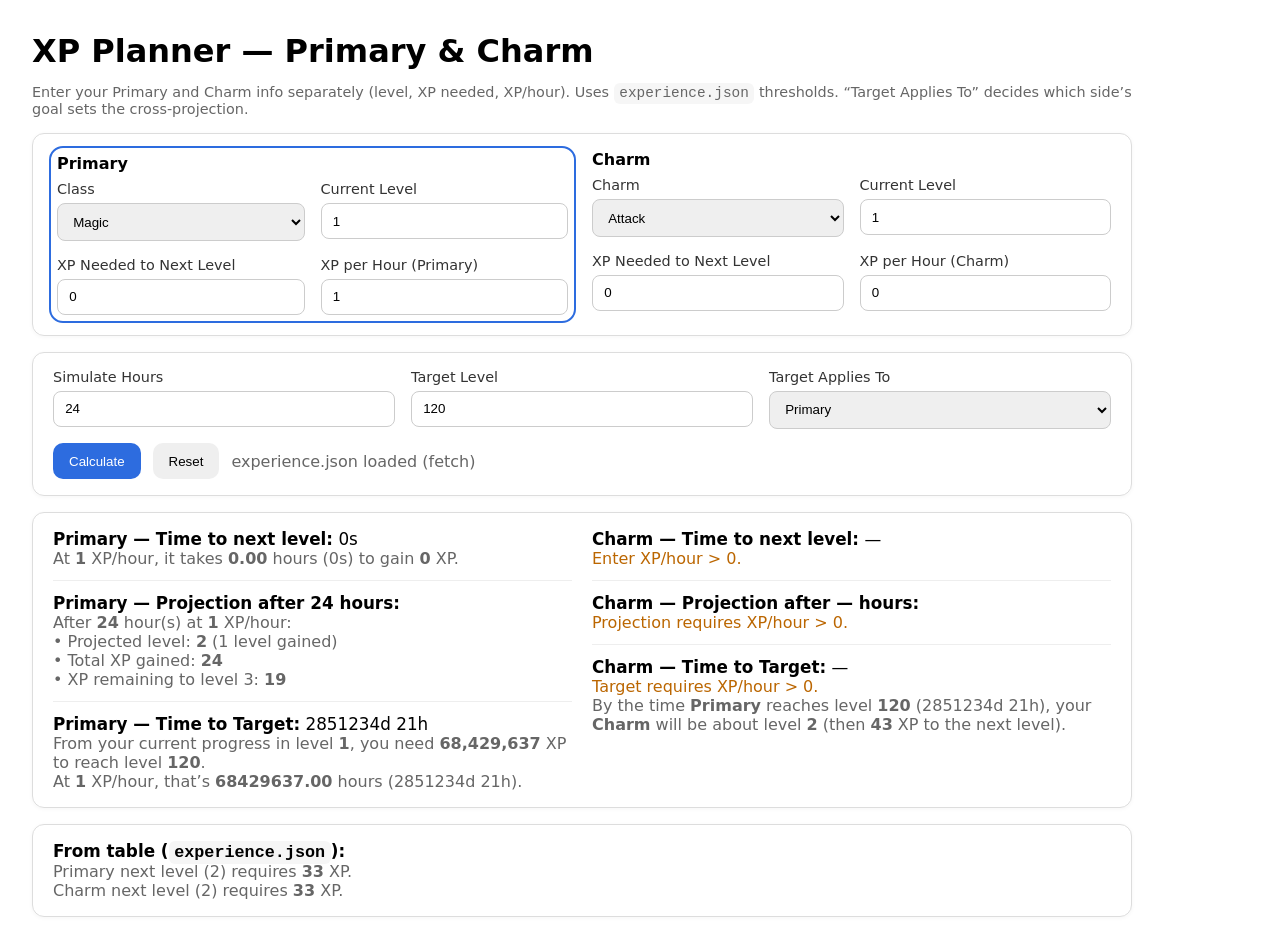
==== index.html @ 93f11ef0 "Update print statement from 'Hello' to 'Goodbye'" ====
<!doctype html>
<html lang="en">
<head>
  <meta charset="utf-8" />
  <title>XP Planner — Primary & Charm (Target-Aware)</title>
  <meta name="viewport" content="width=device-width, initial-scale=1" />
  <style>
    :root { font-family: system-ui, Segoe UI, Roboto, Helvetica, Arial, sans-serif; }
    * { box-sizing: border-box; }
    body { margin: 2rem; max-width: 1100px; }
    h1 { margin: 0 0 .5rem 0; }
    .muted { color:#666; }
    .small { font-size:.9rem; }
    .card { border:1px solid #ddd; border-radius:12px; padding:1rem 1.25rem; box-shadow:0 1px 4px rgba(0,0,0,.04); margin-top:1rem; }
    .grid { display:grid; gap:1rem; grid-template-columns: repeat(auto-fit, minmax(240px, 1fr)); }
    label { display:block; font-size:.9rem; margin-bottom:.35rem; color:#333; }
    input, select { width:100%; padding:.6rem .7rem; border:1px solid #ccc; border-radius:8px; display:block; }
    button { padding:.65rem 1rem; border-radius:10px; border:0; cursor:pointer; }
    .primary-btn { background:#2d6cdf; color:#fff; }
    .row { display:flex; gap:.75rem; align-items:center; flex-wrap:wrap; }
    .out  { font-size:1.05rem; }
    .err  { color:#c33; }
    .warn { color:#b60; }
    .good { color:#0b7; }
    code  { background:#f6f6f6; padding:.15rem .35rem; border-radius:6px; }
    .banner { background:#fff8e1; border:1px solid #f0d98a; border-radius:10px; padding:.75rem 1rem; display:none; margin-top:1rem; }
    .two-col { display:grid; gap:1.25rem; grid-template-columns:1fr; }
    @media (min-width: 900px) { .two-col { grid-template-columns:1fr 1fr; } }
    .section-title { font-weight:600; margin-bottom:.5rem; }
    .panel-focus { outline:2px solid #2d6cdf; outline-offset:2px; border-radius:10px; padding:.25rem; }
    hr { border:0; border-top:1px solid #eee; margin:.75rem 0; }
  </style>
</head>
<body>
  <h1>XP Planner — Primary & Charm</h1>
  <p class="muted small">
    Enter your Primary and Charm info separately (level, XP needed, XP/hour). Uses <code>experience.json</code> thresholds.
    “Target Applies To” decides which side’s goal sets the cross-projection.
  </p>

  <!-- CORS-safe local file fallback -->
  <div id="fileBanner" class="banner">
    <strong>Local file mode:</strong> Your browser blocked <code>fetch()</code> for <code>experience.json</code>.  
    Choose the file manually: <input id="fileInput" type="file" accept="application/json,.json" />
    <span id="fileStatus" class="muted" style="margin-left:.5rem;"></span>
  </div>

  <!-- Primary / Charm inputs -->
  <div class="card two-col">
    <div id="primaryPanel">
      <div class="section-title">Primary</div>
      <div class="grid">
        <div>
          <label for="primaryType">Class</label>
          <select id="primaryType">
            <option>Magic</option>
            <option>Melee</option>
            <option>Range</option>
          </select>
        </div>
        <div>
          <label for="primaryLevel">Current Level</label>
          <input id="primaryLevel" type="number" min="1" step="1" value="1" />
        </div>
        <div>
          <label for="primaryRemaining">XP Needed to Next Level</label>
          <input id="primaryRemaining" type="number" min="0" step="1" value="0" />
        </div>
        <div>
          <label for="primaryRate">XP per Hour (Primary)</label>
          <input id="primaryRate" type="number" min="0" step="1" value="1" />
        </div>
      </div>
    </div>

    <div id="charmPanel">
      <div class="section-title">Charm</div>
      <div class="grid">
        <div>
          <label for="charmType">Charm</label>
          <select id="charmType">
            <option>Attack</option>
            <option>Defense</option>
            <option>Intelligence</option>
            <option>Stamina</option>
          </select>
        </div>
        <div>
          <label for="charmLevel">Current Level</label>
          <input id="charmLevel" type="number" min="1" step="1" value="1" />
        </div>
        <div>
          <label for="charmRemaining">XP Needed to Next Level</label>
          <input id="charmRemaining" type="number" min="0" step="1" value="0" />
        </div>
        <div>
          <label for="charmRate">XP per Hour (Charm)</label>
          <input id="charmRate" type="number" min="0" step="1" value="0" />
        </div>
      </div>
    </div>
  </div>

  <!-- Global controls -->
  <div class="card">
    <div class="grid">
      <div>
        <label for="simHours">Simulate Hours</label>
        <input id="simHours" type="number" min="0" step="0.1" value="24" />
      </div>
      <div>
        <label for="targetLevel">Target Level</label>
        <input id="targetLevel" type="number" min="1" step="1" value="120" />
      </div>
      <div>
        <label for="targetApplies">Target Applies To</label>
        <select id="targetApplies">
          <option value="primary" selected>Primary</option>
          <option value="charm">Charm</option>
        </select>
      </div>
    </div>
    <div class="row" style="margin-top:.9rem;">
      <button class="primary-btn" id="calcBtn">Calculate</button>
      <button id="resetBtn">Reset</button>
      <span id="status" class="muted"></span>
    </div>
  </div>

  <!-- Outputs -->
  <div class="card two-col">
    <div>
      <div class="out"><strong>Primary — Time to next level:</strong> <span id="p_timeNext">—</span></div>
      <div class="muted" id="p_details">Enter Primary rate and remaining XP.</div>
      <hr/>
      <div class="out"><strong>Primary — Projection after <span id="p_hoursEcho">—</span> hours:</strong></div>
      <div class="muted" id="p_projection">Enter hours and click Calculate.</div>
      <hr/>
      <div class="out"><strong>Primary — Time to Target:</strong> <span id="p_timeTarget">—</span></div>
      <div class="muted" id="p_targetDetails">Set Target Level and click Calculate.</div>
      <div class="muted" id="p_crossNote"></div>
    </div>
    <div>
      <div class="out"><strong>Charm — Time to next level:</strong> <span id="c_timeNext">—</span></div>
      <div class="muted" id="c_details">Enter Charm rate and remaining XP.</div>
      <hr/>
      <div class="out"><strong>Charm — Projection after <span id="c_hoursEcho">—</span> hours:</strong></div>
      <div class="muted" id="c_projection">Enter hours and click Calculate.</div>
      <hr/>
      <div class="out"><strong>Charm — Time to Target:</strong> <span id="c_timeTarget">—</span></div>
      <div class="muted" id="c_targetDetails">Set Target Level and click Calculate.</div>
      <div class="muted" id="c_crossNote"></div>
    </div>
  </div>

  <div class="card">
    <div class="out"><strong>From table (<code>experience.json</code>):</strong></div>
    <div class="muted" id="tableInfo">Waiting for file load…</div>
  </div>

  <script>
    const els = {
      // primary
      primaryType: document.getElementById('primaryType'),
      primaryLevel: document.getElementById('primaryLevel'),
      primaryRemaining: document.getElementById('primaryRemaining'),
      primaryRate: document.getElementById('primaryRate'),
      // charm
      charmType: document.getElementById('charmType'),
      charmLevel: document.getElementById('charmLevel'),
      charmRemaining: document.getElementById('charmRemaining'),
      charmRate: document.getElementById('charmRate'),
      // global
      simHours: document.getElementById('simHours'),
      targetLevel: document.getElementById('targetLevel'),
      targetApplies: document.getElementById('targetApplies'),
      calcBtn: document.getElementById('calcBtn'),
      resetBtn: document.getElementById('resetBtn'),
      status: document.getElementById('status'),
      tableInfo: document.getElementById('tableInfo'),
      // outputs — primary
      p_timeNext: document.getElementById('p_timeNext'),
      p_details: document.getElementById('p_details'),
      p_projection: document.getElementById('p_projection'),
      p_hoursEcho: document.getElementById('p_hoursEcho'),
      p_timeTarget: document.getElementById('p_timeTarget'),
      p_targetDetails: document.getElementById('p_targetDetails'),
      p_crossNote: document.getElementById('p_crossNote'),
      primaryPanel: document.getElementById('primaryPanel'),
      // outputs — charm
      c_timeNext: document.getElementById('c_timeNext'),
      c_details: document.getElementById('c_details'),
      c_projection: document.getElementById('c_projection'),
      c_hoursEcho: document.getElementById('c_hoursEcho'),
      c_timeTarget: document.getElementById('c_timeTarget'),
      c_targetDetails: document.getElementById('c_targetDetails'),
      c_crossNote: document.getElementById('c_crossNote'),
      charmPanel: document.getElementById('charmPanel'),
      // file
      fileBanner: document.getElementById('fileBanner'),
      fileInput: document.getElementById('fileInput'),
      fileStatus: document.getElementById('fileStatus'),
    };

    let xpTable = null;
    let sortedLevels = [];

    // ---- Load experience.json (with local-file fallback) ----
    function setTable(data, source='fetch') {
      xpTable = data;
      sortedLevels = Object.keys(xpTable).map(k => parseInt(k,10)).filter(Number.isInteger).sort((a,b)=>a-b);
      els.status.textContent = `experience.json loaded (${source})`;
      els.tableInfo.textContent = 'Enter values above to see per-level deltas.';
    }
    fetch('experience.json')
      .then(r => { if (!r.ok) throw new Error('HTTP ' + r.status); return r.json(); })
      .then(data => setTable(data, 'fetch'))
      .catch(() => {
        els.fileBanner.style.display = 'block';
        els.fileStatus.textContent = 'Choose your experience.json to load it locally.';
      });
    els.fileInput?.addEventListener('change', e => {
      const file = e.target.files?.[0]; if (!file) return;
      const reader = new FileReader();
      reader.onload = () => {
        try { setTable(JSON.parse(reader.result), 'file'); els.fileStatus.textContent = `Loaded: ${file.name}`; }
        catch(err){ els.fileStatus.textContent = `Invalid JSON: ${err.message}`; }
      };
      reader.onerror = () => els.fileStatus.textContent = 'Failed to read file.';
      reader.readAsText(file);
    });

    // ---- Helpers ----
    function formatDuration(hoursFloat) {
      if (!isFinite(hoursFloat) || hoursFloat < 0) return '—';
      const totalSeconds = Math.round(hoursFloat * 3600);
      const d = Math.floor(totalSeconds / 86400);
      const h = Math.floor((totalSeconds % 86400) / 3600);
      const m = Math.floor((totalSeconds % 3600) / 60);
      const s = totalSeconds % 60;
      const parts = [];
      if (d) parts.push(d + 'd');
      if (h) parts.push(h + 'h');
      if (m) parts.push(m + 'm');
      if (s || parts.length === 0) parts.push(s + 's');
      return parts.join(' ');
    }
    const req = lvl => xpTable?.[String(lvl)];
    function delta(lvl){
      const a = req(lvl), b = req(lvl+1);
      if (typeof a !== 'number' || typeof b !== 'number') return null;
      return Math.max(0, b - a);
    }
    function currentTotalXP(level, remaining) {
      const d = delta(level);
      const base = req(level);
      if (typeof base !== 'number' || d == null) return null;
      const progress = Math.max(0, d - remaining);
      return base + progress;
    }
    function findLevelForTotalXP(totalXP) {
      if (!xpTable || !sortedLevels.length) return null;
      let lo=0, hi=sortedLevels.length-1, ans=sortedLevels[0];
      while (lo<=hi) {
        const mid=(lo+hi)>>1, lvl=sortedLevels[mid], need=req(lvl);
        if (need<=totalXP){ ans=lvl; lo=mid+1; } else { hi=mid-1; }
      }
      return ans;
    }
    function projectAfterHours(level, remaining, rate, hours) {
      const cur = currentTotalXP(level, remaining);
      if (cur == null) return null;
      const gained = Math.max(0, rate) * Math.max(0, hours);
      const tot = cur + gained;
      const pl = findLevelForTotalXP(tot);
      if (pl == null) return null;
      const nextReq = req(pl + 1);
      const remToNext = (typeof nextReq === 'number') ? Math.max(0, Math.ceil(nextReq - tot)) : null;
      return { projectedLevel: pl, totalXP: tot, remainingToNext: remToNext, gained };
    }
    function hoursToTarget(level, remaining, rate, targetLevel) {
      const cur = currentTotalXP(level, remaining);
      const targetTotal = req(targetLevel);
      if (cur == null || typeof targetTotal !== 'number' || rate <= 0) return null;
      const xpNeeded = Math.max(0, targetTotal - cur);
      return { hours: xpNeeded / rate, xpNeeded };
    }

    // ---- Side calculators (Primary/Charm) ----
    function calcSide(side) {
      const isP = side === 'p';
      const level = parseInt(isP ? els.primaryLevel.value : els.charmLevel.value, 10);
      const remaining = parseFloat(isP ? els.primaryRemaining.value : els.charmRemaining.value);
      const rate = parseFloat(isP ? els.primaryRate.value : els.charmRate.value);
      const simHrs = parseFloat(els.simHours.value);

      const outTimeNext = isP ? els.p_timeNext : els.c_timeNext;
      const details = isP ? els.p_details : els.c_details;
      const proj = isP ? els.p_projection : els.c_projection;
      const hoursEcho = isP ? els.p_hoursEcho : els.c_hoursEcho;
      const timeTarget = isP ? els.p_timeTarget : els.c_timeTarget;
      const targetDetails = isP ? els.p_targetDetails : els.c_targetDetails;

      // Validation
      if (!Number.isInteger(level) || level < 1) {
        outTimeNext.textContent = '—';
        details.innerHTML = '<span class="err">Enter a valid level (>= 1).</span>';
        proj.innerHTML = '<span class="warn">Projection requires a valid level.</span>';
        timeTarget.textContent = '—';
        targetDetails.innerHTML = '<span class="warn">Target requires a valid level.</span>';
        return { ok:false };
      }
      if (!isFinite(remaining) || remaining < 0) {
        outTimeNext.textContent = '—';
        details.innerHTML = '<span class="err">Enter a non-negative “XP Needed”.</span>';
        proj.innerHTML = '<span class="warn">Projection requires a valid “XP Needed”.</span>';
        timeTarget.textContent = '—';
        targetDetails.innerHTML = '<span class="warn">Target requires a valid “XP Needed”.</span>';
        return { ok:false };
      }
      if (!isFinite(rate) || rate <= 0) {
        outTimeNext.textContent = '—';
        details.innerHTML = '<span class="warn">Enter XP/hour > 0.</span>';
        proj.innerHTML = '<span class="warn">Projection requires XP/hour > 0.</span>';
        timeTarget.textContent = '—';
        targetDetails.innerHTML = '<span class="warn">Target requires XP/hour > 0.</span>';
        return { ok:false };
      }

      // Time to next
      const hNext = remaining / rate;
      outTimeNext.textContent = formatDuration(hNext);
      details.innerHTML = `
        At <strong>${rate.toLocaleString()}</strong> XP/hour, it takes
        <strong>${hNext.toFixed(2)}</strong> hours (${formatDuration(hNext)})
        to gain <strong>${remaining.toLocaleString()}</strong> XP.
      `;

      if (!xpTable || delta(level) == null) {
        proj.innerHTML = '<span class="warn">Projection requires experience.json with contiguous levels.</span>';
        timeTarget.textContent = '—';
        targetDetails.innerHTML = '<span class="warn">Target requires experience.json.</span>';
        return { ok:false };
      }

      // Projection after N hours
      hoursEcho.textContent = (isFinite(simHrs) && simHrs >= 0) ? simHrs : '—';
      if (isFinite(simHrs) && simHrs >= 0) {
        const p = projectAfterHours(level, remaining, rate, simHrs);
        if (!p) {
          proj.innerHTML = '<span class="err">Could not project (table missing).</span>';
        } else {
          const { projectedLevel, gained, remainingToNext } = p;
          const levelsGained = Math.max(0, projectedLevel - level);
          proj.innerHTML = `
            After <strong>${simHrs}</strong> hour(s) at <strong>${rate.toLocaleString()}</strong> XP/hour:<br/>
            • Projected level: <strong>${projectedLevel}</strong> (${levelsGained} level${levelsGained === 1 ? '' : 's'} gained)<br/>
            • Total XP gained: <strong>${Math.round(gained).toLocaleString()}</strong><br/>
            ${remainingToNext != null
              ? `• XP remaining to level ${projectedLevel + 1}: <strong>${remainingToNext.toLocaleString()}</strong>`
              : '• You are at or beyond the highest level in the table.'}
          `;
        }
      } else {
        proj.innerHTML = '<span class="warn">Enter a non-negative number of hours to simulate.</span>';
      }

      // Own time-to-target (not cross)
      const target = parseInt(els.targetLevel.value, 10);
      const h2t = Number.isInteger(target) ? hoursToTarget(level, remaining, rate, target) : null;
      if (!Number.isInteger(target)) {
        timeTarget.textContent = '—';
        targetDetails.innerHTML = '<span class="warn">Enter a target level.</span>';
      } else if (!h2t) {
        timeTarget.textContent = '—';
        if (target <= level) {
          targetDetails.innerHTML = `Already level <strong>${level}</strong> (target: ${target}).`;
        } else {
          targetDetails.innerHTML = '<span class="warn">Cannot compute time to target (check table & XP/hour).</span>';
        }
      } else {
        timeTarget.textContent = formatDuration(h2t.hours);
        targetDetails.innerHTML = `
          From your current progress in level <strong>${level}</strong>, you need
          <strong>${h2t.xpNeeded.toLocaleString()}</strong> XP to reach level <strong>${target}</strong>.<br/>
          At <strong>${rate.toLocaleString()}</strong> XP/hour, that’s
          <strong>${h2t.hours.toFixed(2)}</strong> hours (${formatDuration(h2t.hours)}).
        `;
      }

      return { ok:true, level, remaining, rate, hNext, h2t };
    }

    function calculate() {
      // Cleanup focus outlines
      els.primaryPanel.classList.remove('panel-focus');
      els.charmPanel.classList.remove('panel-focus');
      els.p_crossNote.textContent = '';
      els.c_crossNote.textContent = '';

      // Quick per-level deltas summary
      if (xpTable) {
        const pl = parseInt(els.primaryLevel.value, 10);
        const cl = parseInt(els.charmLevel.value, 10);
        const pd = Number.isInteger(pl) ? delta(pl) : null;
        const cd = Number.isInteger(cl) ? delta(cl) : null;
        let html = '';
        if (Number.isInteger(pl) && pd != null) {
          html += `Primary next level (${pl+1}) requires <strong>${pd.toLocaleString()}</strong> XP.<br/>`;
        }
        if (Number.isInteger(cl) && cd != null) {
          html += `Charm next level (${cl+1}) requires <strong>${cd.toLocaleString()}</strong> XP.`;
        }
        els.tableInfo.innerHTML = html || 'Enter levels to see per-level deltas.';
      } else {
        els.tableInfo.textContent = 'experience.json not loaded.';
      }

      // Compute each side
      const P = calcSide('p');
      const C = calcSide('c');

      // Cross-target logic
      const applies = els.targetApplies.value; // 'primary' or 'charm'
      const target = parseInt(els.targetLevel.value, 10);

      if (!xpTable || !Number.isInteger(target)) {
        // nothing extra to do
      } else if (applies === 'primary' && P?.ok && P?.h2t?.hours != null) {
        // Primary’s goal sets the time; project Charm at those hours
        els.primaryPanel.classList.add('panel-focus');
        const hoursForPrimaryGoal = P.h2t.hours;
        const charmL = parseInt(els.charmLevel.value, 10);
        const charmRem = parseFloat(els.charmRemaining.value);
        const charmRate = parseFloat(els.charmRate.value);
        const projC = projectAfterHours(charmL, charmRem, charmRate, hoursForPrimaryGoal);
        if (projC) {
          const { projectedLevel, remainingToNext } = projC;
          els.c_crossNote.innerHTML =
            `By the time <strong>Primary</strong> reaches level <strong>${target}</strong> (${formatDuration(hoursForPrimaryGoal)}), ` +
            `your <strong>Charm</strong> will be about level <strong>${projectedLevel}</strong>` +
            (remainingToNext != null ? ` (then <strong>${remainingToNext.toLocaleString()}</strong> XP to the next level).` : '.');
        } else {
          els.c_crossNote.innerHTML = `<span class="warn">Couldn’t project Charm at Primary’s target time (check Charm inputs).</span>`;
        }
      } else if (applies === 'charm' && C?.ok && C?.h2t?.hours != null) {
        // Charm’s goal sets the time; project Primary at those hours
        els.charmPanel.classList.add('panel-focus');
        const hoursForCharmGoal = C.h2t.hours;
        const pL = parseInt(els.primaryLevel.value, 10);
        const pRem = parseFloat(els.primaryRemaining.value);
        const pRate = parseFloat(els.primaryRate.value);
        const projP = projectAfterHours(pL, pRem, pRate, hoursForCharmGoal);
        if (projP) {
          const { projectedLevel, remainingToNext } = projP;
          els.p_crossNote.innerHTML =
            `By the time <strong>Charm</strong> reaches level <strong>${target}</strong> (${formatDuration(hoursForCharmGoal)}), ` +
            `your <strong>Primary</strong> will be about level <strong>${projectedLevel}</strong>` +
            (remainingToNext != null ? ` (then <strong>${remainingToNext.toLocaleString()}</strong> XP to the next level).` : '.');
        } else {
          els.p_crossNote.innerHTML = `<span class="warn">Couldn’t project Primary at Charm’s target time (check Primary inputs).</span>`;
        }
      }
    }

    els.calcBtn.addEventListener('click', calculate);
    [
      'primaryLevel','primaryRemaining','primaryRate',
      'charmLevel','charmRemaining','charmRate',
      'simHours','targetLevel','targetApplies'
    ].forEach(id => document.getElementById(id).addEventListener('change', calculate));
    [
      'primaryLevel','primaryRemaining','primaryRate',
      'charmLevel','charmRemaining','charmRate',
      'simHours','targetLevel'
    ].forEach(id => document.getElementById(id).addEventListener('keydown', e => { if (e.key === 'Enter') calculate(); }));

    els.resetBtn.addEventListener('click', () => {
      els.primaryType.value = 'Magic';
      els.primaryLevel.value = 116;
      els.primaryRemaining.value = 207571;
      els.primaryRate.value = 44100;
      els.charmType.value = 'Stamina';
      els.charmLevel.value = 104;
      els.charmRemaining.value = 742054;
      els.charmRate.value = 106600;
      els.simHours.value = 24;
      els.targetLevel.value = 120;
      els.targetApplies.value = 'primary';
      [
        els.p_timeNext, els.c_timeNext, els.p_timeTarget, els.c_timeTarget
      ].forEach(el => el.textContent = '—');
      els.p_details.textContent = 'Enter Primary rate and remaining XP.';
      els.c_details.textContent = 'Enter Charm rate and remaining XP.';
      els.p_projection.textContent = 'Enter hours and click Calculate.';
      els.c_projection.textContent = 'Enter hours and click Calculate.';
      els.p_hoursEcho.textContent = '—';
      els.c_hoursEcho.textContent = '—';
      els.p_targetDetails.textContent = 'Set Target Level and click Calculate.';
      els.c_targetDetails.textContent = 'Set Target Level and click Calculate.';
      els.p_crossNote.textContent = '';
      els.c_crossNote.textContent = '';
      els.primaryPanel.classList.remove('panel-focus');
      els.charmPanel.classList.remove('panel-focus');
      els.tableInfo.textContent = 'Waiting for file load…';
    });

    // Calculate once after load
    window.addEventListener('load', () => setTimeout(calculate, 50));
  </script>
</body>
</html>
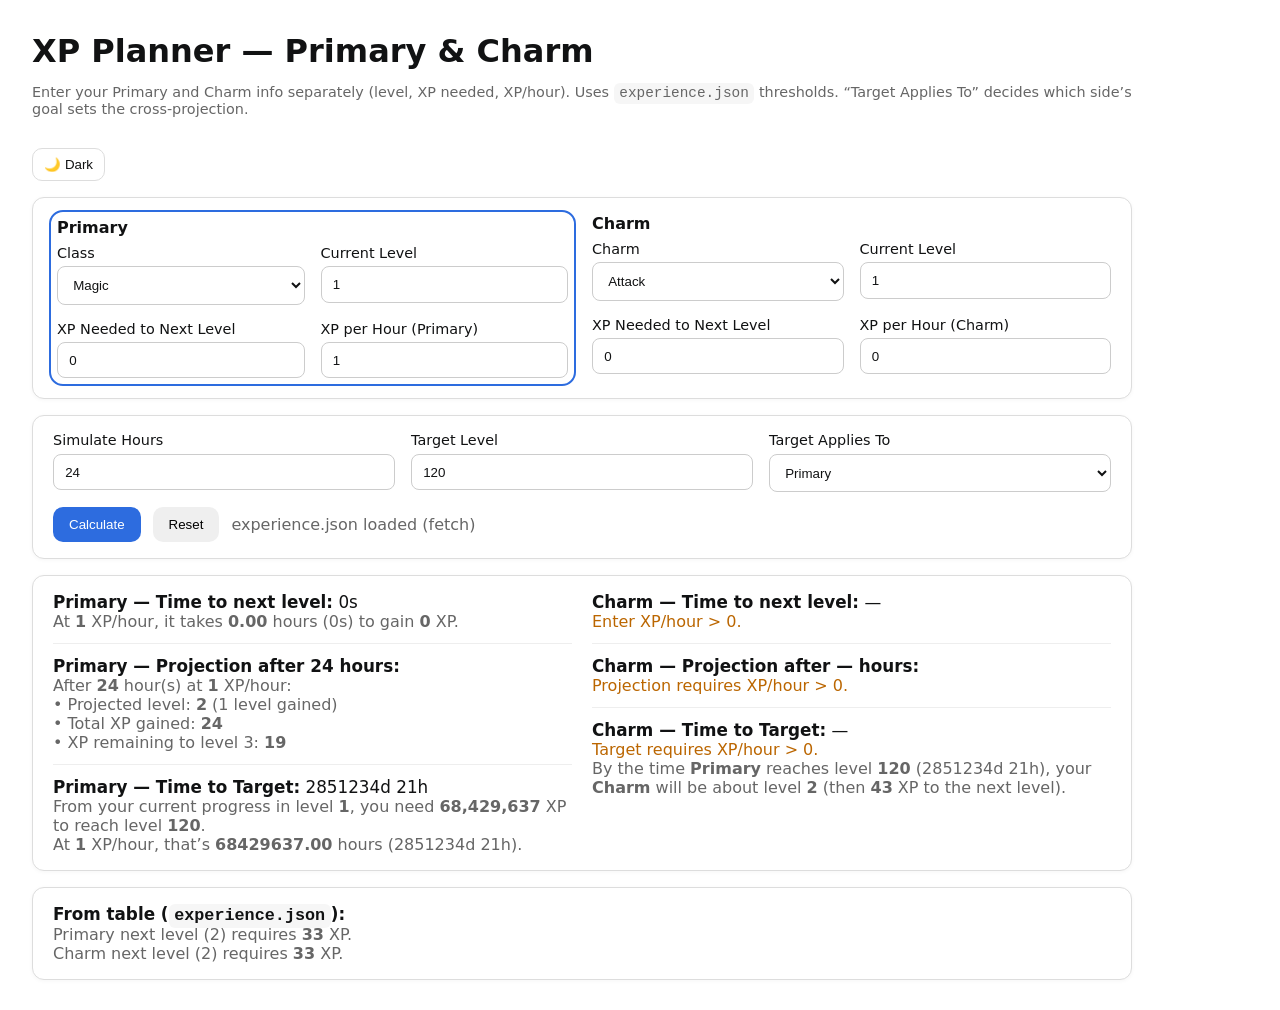
==== commit 35118468: "Refactor index.html to use external resources Updated HTML structure and linked external CSS and Jav" ====
--- a/index.html
+++ b/index.html
@@ -1,46 +1,27 @@
 <!doctype html>
-<html lang="en">
+<html lang="en" data-theme="light">
 <head>
   <meta charset="utf-8" />
   <title>XP Planner — Primary & Charm (Target-Aware)</title>
   <meta name="viewport" content="width=device-width, initial-scale=1" />
-  <style>
-    :root { font-family: system-ui, Segoe UI, Roboto, Helvetica, Arial, sans-serif; }
-    * { box-sizing: border-box; }
-    body { margin: 2rem; max-width: 1100px; }
-    h1 { margin: 0 0 .5rem 0; }
-    .muted { color:#666; }
-    .small { font-size:.9rem; }
-    .card { border:1px solid #ddd; border-radius:12px; padding:1rem 1.25rem; box-shadow:0 1px 4px rgba(0,0,0,.04); margin-top:1rem; }
-    .grid { display:grid; gap:1rem; grid-template-columns: repeat(auto-fit, minmax(240px, 1fr)); }
-    label { display:block; font-size:.9rem; margin-bottom:.35rem; color:#333; }
-    input, select { width:100%; padding:.6rem .7rem; border:1px solid #ccc; border-radius:8px; display:block; }
-    button { padding:.65rem 1rem; border-radius:10px; border:0; cursor:pointer; }
-    .primary-btn { background:#2d6cdf; color:#fff; }
-    .row { display:flex; gap:.75rem; align-items:center; flex-wrap:wrap; }
-    .out  { font-size:1.05rem; }
-    .err  { color:#c33; }
-    .warn { color:#b60; }
-    .good { color:#0b7; }
-    code  { background:#f6f6f6; padding:.15rem .35rem; border-radius:6px; }
-    .banner { background:#fff8e1; border:1px solid #f0d98a; border-radius:10px; padding:.75rem 1rem; display:none; margin-top:1rem; }
-    .two-col { display:grid; gap:1.25rem; grid-template-columns:1fr; }
-    @media (min-width: 900px) { .two-col { grid-template-columns:1fr 1fr; } }
-    .section-title { font-weight:600; margin-bottom:.5rem; }
-    .panel-focus { outline:2px solid #2d6cdf; outline-offset:2px; border-radius:10px; padding:.25rem; }
-    hr { border:0; border-top:1px solid #eee; margin:.75rem 0; }
-  </style>
+  <link rel="stylesheet" href="styles.css" />
+  <script defer src="app.js"></script>
 </head>
 <body>
-  <h1>XP Planner — Primary & Charm</h1>
-  <p class="muted small">
-    Enter your Primary and Charm info separately (level, XP needed, XP/hour). Uses <code>experience.json</code> thresholds.
-    “Target Applies To” decides which side’s goal sets the cross-projection.
-  </p>
+  <div class="row header">
+    <div>
+      <h1>XP Planner — Primary & Charm</h1>
+      <p class="muted small">
+        Enter your Primary and Charm info separately (level, XP needed, XP/hour). Uses <code>experience.json</code> thresholds.
+        “Target Applies To” decides which side’s goal sets the cross-projection.
+      </p>
+    </div>
+    <button id="themeBtn" class="theme-toggle" title="Toggle theme">🌙 Dark</button>
+  </div>
 
   <!-- CORS-safe local file fallback -->
   <div id="fileBanner" class="banner">
-    <strong>Local file mode:</strong> Your browser blocked <code>fetch()</code> for <code>experience.json</code>.  
+    <strong>Local file mode:</strong> Your browser blocked <code>fetch()</code> for <code>experience.json</code>.
     Choose the file manually: <input id="fileInput" type="file" accept="application/json,.json" />
     <span id="fileStatus" class="muted" style="margin-left:.5rem;"></span>
   </div>
@@ -157,357 +138,5 @@
     <div class="out"><strong>From table (<code>experience.json</code>):</strong></div>
     <div class="muted" id="tableInfo">Waiting for file load…</div>
   </div>
-
-  <script>
-    const els = {
-      // primary
-      primaryType: document.getElementById('primaryType'),
-      primaryLevel: document.getElementById('primaryLevel'),
-      primaryRemaining: document.getElementById('primaryRemaining'),
-      primaryRate: document.getElementById('primaryRate'),
-      // charm
-      charmType: document.getElementById('charmType'),
-      charmLevel: document.getElementById('charmLevel'),
-      charmRemaining: document.getElementById('charmRemaining'),
-      charmRate: document.getElementById('charmRate'),
-      // global
-      simHours: document.getElementById('simHours'),
-      targetLevel: document.getElementById('targetLevel'),
-      targetApplies: document.getElementById('targetApplies'),
-      calcBtn: document.getElementById('calcBtn'),
-      resetBtn: document.getElementById('resetBtn'),
-      status: document.getElementById('status'),
-      tableInfo: document.getElementById('tableInfo'),
-      // outputs — primary
-      p_timeNext: document.getElementById('p_timeNext'),
-      p_details: document.getElementById('p_details'),
-      p_projection: document.getElementById('p_projection'),
-      p_hoursEcho: document.getElementById('p_hoursEcho'),
-      p_timeTarget: document.getElementById('p_timeTarget'),
-      p_targetDetails: document.getElementById('p_targetDetails'),
-      p_crossNote: document.getElementById('p_crossNote'),
-      primaryPanel: document.getElementById('primaryPanel'),
-      // outputs — charm
-      c_timeNext: document.getElementById('c_timeNext'),
-      c_details: document.getElementById('c_details'),
-      c_projection: document.getElementById('c_projection'),
-      c_hoursEcho: document.getElementById('c_hoursEcho'),
-      c_timeTarget: document.getElementById('c_timeTarget'),
-      c_targetDetails: document.getElementById('c_targetDetails'),
-      c_crossNote: document.getElementById('c_crossNote'),
-      charmPanel: document.getElementById('charmPanel'),
-      // file
-      fileBanner: document.getElementById('fileBanner'),
-      fileInput: document.getElementById('fileInput'),
-      fileStatus: document.getElementById('fileStatus'),
-    };
-
-    let xpTable = null;
-    let sortedLevels = [];
-
-    // ---- Load experience.json (with local-file fallback) ----
-    function setTable(data, source='fetch') {
-      xpTable = data;
-      sortedLevels = Object.keys(xpTable).map(k => parseInt(k,10)).filter(Number.isInteger).sort((a,b)=>a-b);
-      els.status.textContent = `experience.json loaded (${source})`;
-      els.tableInfo.textContent = 'Enter values above to see per-level deltas.';
-    }
-    fetch('experience.json')
-      .then(r => { if (!r.ok) throw new Error('HTTP ' + r.status); return r.json(); })
-      .then(data => setTable(data, 'fetch'))
-      .catch(() => {
-        els.fileBanner.style.display = 'block';
-        els.fileStatus.textContent = 'Choose your experience.json to load it locally.';
-      });
-    els.fileInput?.addEventListener('change', e => {
-      const file = e.target.files?.[0]; if (!file) return;
-      const reader = new FileReader();
-      reader.onload = () => {
-        try { setTable(JSON.parse(reader.result), 'file'); els.fileStatus.textContent = `Loaded: ${file.name}`; }
-        catch(err){ els.fileStatus.textContent = `Invalid JSON: ${err.message}`; }
-      };
-      reader.onerror = () => els.fileStatus.textContent = 'Failed to read file.';
-      reader.readAsText(file);
-    });
-
-    // ---- Helpers ----
-    function formatDuration(hoursFloat) {
-      if (!isFinite(hoursFloat) || hoursFloat < 0) return '—';
-      const totalSeconds = Math.round(hoursFloat * 3600);
-      const d = Math.floor(totalSeconds / 86400);
-      const h = Math.floor((totalSeconds % 86400) / 3600);
-      const m = Math.floor((totalSeconds % 3600) / 60);
-      const s = totalSeconds % 60;
-      const parts = [];
-      if (d) parts.push(d + 'd');
-      if (h) parts.push(h + 'h');
-      if (m) parts.push(m + 'm');
-      if (s || parts.length === 0) parts.push(s + 's');
-      return parts.join(' ');
-    }
-    const req = lvl => xpTable?.[String(lvl)];
-    function delta(lvl){
-      const a = req(lvl), b = req(lvl+1);
-      if (typeof a !== 'number' || typeof b !== 'number') return null;
-      return Math.max(0, b - a);
-    }
-    function currentTotalXP(level, remaining) {
-      const d = delta(level);
-      const base = req(level);
-      if (typeof base !== 'number' || d == null) return null;
-      const progress = Math.max(0, d - remaining);
-      return base + progress;
-    }
-    function findLevelForTotalXP(totalXP) {
-      if (!xpTable || !sortedLevels.length) return null;
-      let lo=0, hi=sortedLevels.length-1, ans=sortedLevels[0];
-      while (lo<=hi) {
-        const mid=(lo+hi)>>1, lvl=sortedLevels[mid], need=req(lvl);
-        if (need<=totalXP){ ans=lvl; lo=mid+1; } else { hi=mid-1; }
-      }
-      return ans;
-    }
-    function projectAfterHours(level, remaining, rate, hours) {
-      const cur = currentTotalXP(level, remaining);
-      if (cur == null) return null;
-      const gained = Math.max(0, rate) * Math.max(0, hours);
-      const tot = cur + gained;
-      const pl = findLevelForTotalXP(tot);
-      if (pl == null) return null;
-      const nextReq = req(pl + 1);
-      const remToNext = (typeof nextReq === 'number') ? Math.max(0, Math.ceil(nextReq - tot)) : null;
-      return { projectedLevel: pl, totalXP: tot, remainingToNext: remToNext, gained };
-    }
-    function hoursToTarget(level, remaining, rate, targetLevel) {
-      const cur = currentTotalXP(level, remaining);
-      const targetTotal = req(targetLevel);
-      if (cur == null || typeof targetTotal !== 'number' || rate <= 0) return null;
-      const xpNeeded = Math.max(0, targetTotal - cur);
-      return { hours: xpNeeded / rate, xpNeeded };
-    }
-
-    // ---- Side calculators (Primary/Charm) ----
-    function calcSide(side) {
-      const isP = side === 'p';
-      const level = parseInt(isP ? els.primaryLevel.value : els.charmLevel.value, 10);
-      const remaining = parseFloat(isP ? els.primaryRemaining.value : els.charmRemaining.value);
-      const rate = parseFloat(isP ? els.primaryRate.value : els.charmRate.value);
-      const simHrs = parseFloat(els.simHours.value);
-
-      const outTimeNext = isP ? els.p_timeNext : els.c_timeNext;
-      const details = isP ? els.p_details : els.c_details;
-      const proj = isP ? els.p_projection : els.c_projection;
-      const hoursEcho = isP ? els.p_hoursEcho : els.c_hoursEcho;
-      const timeTarget = isP ? els.p_timeTarget : els.c_timeTarget;
-      const targetDetails = isP ? els.p_targetDetails : els.c_targetDetails;
-
-      // Validation
-      if (!Number.isInteger(level) || level < 1) {
-        outTimeNext.textContent = '—';
-        details.innerHTML = '<span class="err">Enter a valid level (>= 1).</span>';
-        proj.innerHTML = '<span class="warn">Projection requires a valid level.</span>';
-        timeTarget.textContent = '—';
-        targetDetails.innerHTML = '<span class="warn">Target requires a valid level.</span>';
-        return { ok:false };
-      }
-      if (!isFinite(remaining) || remaining < 0) {
-        outTimeNext.textContent = '—';
-        details.innerHTML = '<span class="err">Enter a non-negative “XP Needed”.</span>';
-        proj.innerHTML = '<span class="warn">Projection requires a valid “XP Needed”.</span>';
-        timeTarget.textContent = '—';
-        targetDetails.innerHTML = '<span class="warn">Target requires a valid “XP Needed”.</span>';
-        return { ok:false };
-      }
-      if (!isFinite(rate) || rate <= 0) {
-        outTimeNext.textContent = '—';
-        details.innerHTML = '<span class="warn">Enter XP/hour > 0.</span>';
-        proj.innerHTML = '<span class="warn">Projection requires XP/hour > 0.</span>';
-        timeTarget.textContent = '—';
-        targetDetails.innerHTML = '<span class="warn">Target requires XP/hour > 0.</span>';
-        return { ok:false };
-      }
-
-      // Time to next
-      const hNext = remaining / rate;
-      outTimeNext.textContent = formatDuration(hNext);
-      details.innerHTML = `
-        At <strong>${rate.toLocaleString()}</strong> XP/hour, it takes
-        <strong>${hNext.toFixed(2)}</strong> hours (${formatDuration(hNext)})
-        to gain <strong>${remaining.toLocaleString()}</strong> XP.
-      `;
-
-      if (!xpTable || delta(level) == null) {
-        proj.innerHTML = '<span class="warn">Projection requires experience.json with contiguous levels.</span>';
-        timeTarget.textContent = '—';
-        targetDetails.innerHTML = '<span class="warn">Target requires experience.json.</span>';
-        return { ok:false };
-      }
-
-      // Projection after N hours
-      hoursEcho.textContent = (isFinite(simHrs) && simHrs >= 0) ? simHrs : '—';
-      if (isFinite(simHrs) && simHrs >= 0) {
-        const p = projectAfterHours(level, remaining, rate, simHrs);
-        if (!p) {
-          proj.innerHTML = '<span class="err">Could not project (table missing).</span>';
-        } else {
-          const { projectedLevel, gained, remainingToNext } = p;
-          const levelsGained = Math.max(0, projectedLevel - level);
-          proj.innerHTML = `
-            After <strong>${simHrs}</strong> hour(s) at <strong>${rate.toLocaleString()}</strong> XP/hour:<br/>
-            • Projected level: <strong>${projectedLevel}</strong> (${levelsGained} level${levelsGained === 1 ? '' : 's'} gained)<br/>
-            • Total XP gained: <strong>${Math.round(gained).toLocaleString()}</strong><br/>
-            ${remainingToNext != null
-              ? `• XP remaining to level ${projectedLevel + 1}: <strong>${remainingToNext.toLocaleString()}</strong>`
-              : '• You are at or beyond the highest level in the table.'}
-          `;
-        }
-      } else {
-        proj.innerHTML = '<span class="warn">Enter a non-negative number of hours to simulate.</span>';
-      }
-
-      // Own time-to-target (not cross)
-      const target = parseInt(els.targetLevel.value, 10);
-      const h2t = Number.isInteger(target) ? hoursToTarget(level, remaining, rate, target) : null;
-      if (!Number.isInteger(target)) {
-        timeTarget.textContent = '—';
-        targetDetails.innerHTML = '<span class="warn">Enter a target level.</span>';
-      } else if (!h2t) {
-        timeTarget.textContent = '—';
-        if (target <= level) {
-          targetDetails.innerHTML = `Already level <strong>${level}</strong> (target: ${target}).`;
-        } else {
-          targetDetails.innerHTML = '<span class="warn">Cannot compute time to target (check table & XP/hour).</span>';
-        }
-      } else {
-        timeTarget.textContent = formatDuration(h2t.hours);
-        targetDetails.innerHTML = `
-          From your current progress in level <strong>${level}</strong>, you need
-          <strong>${h2t.xpNeeded.toLocaleString()}</strong> XP to reach level <strong>${target}</strong>.<br/>
-          At <strong>${rate.toLocaleString()}</strong> XP/hour, that’s
-          <strong>${h2t.hours.toFixed(2)}</strong> hours (${formatDuration(h2t.hours)}).
-        `;
-      }
-
-      return { ok:true, level, remaining, rate, hNext, h2t };
-    }
-
-    function calculate() {
-      // Cleanup focus outlines
-      els.primaryPanel.classList.remove('panel-focus');
-      els.charmPanel.classList.remove('panel-focus');
-      els.p_crossNote.textContent = '';
-      els.c_crossNote.textContent = '';
-
-      // Quick per-level deltas summary
-      if (xpTable) {
-        const pl = parseInt(els.primaryLevel.value, 10);
-        const cl = parseInt(els.charmLevel.value, 10);
-        const pd = Number.isInteger(pl) ? delta(pl) : null;
-        const cd = Number.isInteger(cl) ? delta(cl) : null;
-        let html = '';
-        if (Number.isInteger(pl) && pd != null) {
-          html += `Primary next level (${pl+1}) requires <strong>${pd.toLocaleString()}</strong> XP.<br/>`;
-        }
-        if (Number.isInteger(cl) && cd != null) {
-          html += `Charm next level (${cl+1}) requires <strong>${cd.toLocaleString()}</strong> XP.`;
-        }
-        els.tableInfo.innerHTML = html || 'Enter levels to see per-level deltas.';
-      } else {
-        els.tableInfo.textContent = 'experience.json not loaded.';
-      }
-
-      // Compute each side
-      const P = calcSide('p');
-      const C = calcSide('c');
-
-      // Cross-target logic
-      const applies = els.targetApplies.value; // 'primary' or 'charm'
-      const target = parseInt(els.targetLevel.value, 10);
-
-      if (!xpTable || !Number.isInteger(target)) {
-        // nothing extra to do
-      } else if (applies === 'primary' && P?.ok && P?.h2t?.hours != null) {
-        // Primary’s goal sets the time; project Charm at those hours
-        els.primaryPanel.classList.add('panel-focus');
-        const hoursForPrimaryGoal = P.h2t.hours;
-        const charmL = parseInt(els.charmLevel.value, 10);
-        const charmRem = parseFloat(els.charmRemaining.value);
-        const charmRate = parseFloat(els.charmRate.value);
-        const projC = projectAfterHours(charmL, charmRem, charmRate, hoursForPrimaryGoal);
-        if (projC) {
-          const { projectedLevel, remainingToNext } = projC;
-          els.c_crossNote.innerHTML =
-            `By the time <strong>Primary</strong> reaches level <strong>${target}</strong> (${formatDuration(hoursForPrimaryGoal)}), ` +
-            `your <strong>Charm</strong> will be about level <strong>${projectedLevel}</strong>` +
-            (remainingToNext != null ? ` (then <strong>${remainingToNext.toLocaleString()}</strong> XP to the next level).` : '.');
-        } else {
-          els.c_crossNote.innerHTML = `<span class="warn">Couldn’t project Charm at Primary’s target time (check Charm inputs).</span>`;
-        }
-      } else if (applies === 'charm' && C?.ok && C?.h2t?.hours != null) {
-        // Charm’s goal sets the time; project Primary at those hours
-        els.charmPanel.classList.add('panel-focus');
-        const hoursForCharmGoal = C.h2t.hours;
-        const pL = parseInt(els.primaryLevel.value, 10);
-        const pRem = parseFloat(els.primaryRemaining.value);
-        const pRate = parseFloat(els.primaryRate.value);
-        const projP = projectAfterHours(pL, pRem, pRate, hoursForCharmGoal);
-        if (projP) {
-          const { projectedLevel, remainingToNext } = projP;
-          els.p_crossNote.innerHTML =
-            `By the time <strong>Charm</strong> reaches level <strong>${target}</strong> (${formatDuration(hoursForCharmGoal)}), ` +
-            `your <strong>Primary</strong> will be about level <strong>${projectedLevel}</strong>` +
-            (remainingToNext != null ? ` (then <strong>${remainingToNext.toLocaleString()}</strong> XP to the next level).` : '.');
-        } else {
-          els.p_crossNote.innerHTML = `<span class="warn">Couldn’t project Primary at Charm’s target time (check Primary inputs).</span>`;
-        }
-      }
-    }
-
-    els.calcBtn.addEventListener('click', calculate);
-    [
-      'primaryLevel','primaryRemaining','primaryRate',
-      'charmLevel','charmRemaining','charmRate',
-      'simHours','targetLevel','targetApplies'
-    ].forEach(id => document.getElementById(id).addEventListener('change', calculate));
-    [
-      'primaryLevel','primaryRemaining','primaryRate',
-      'charmLevel','charmRemaining','charmRate',
-      'simHours','targetLevel'
-    ].forEach(id => document.getElementById(id).addEventListener('keydown', e => { if (e.key === 'Enter') calculate(); }));
-
-    els.resetBtn.addEventListener('click', () => {
-      els.primaryType.value = 'Magic';
-      els.primaryLevel.value = 116;
-      els.primaryRemaining.value = 207571;
-      els.primaryRate.value = 44100;
-      els.charmType.value = 'Stamina';
-      els.charmLevel.value = 104;
-      els.charmRemaining.value = 742054;
-      els.charmRate.value = 106600;
-      els.simHours.value = 24;
-      els.targetLevel.value = 120;
-      els.targetApplies.value = 'primary';
-      [
-        els.p_timeNext, els.c_timeNext, els.p_timeTarget, els.c_timeTarget
-      ].forEach(el => el.textContent = '—');
-      els.p_details.textContent = 'Enter Primary rate and remaining XP.';
-      els.c_details.textContent = 'Enter Charm rate and remaining XP.';
-      els.p_projection.textContent = 'Enter hours and click Calculate.';
-      els.c_projection.textContent = 'Enter hours and click Calculate.';
-      els.p_hoursEcho.textContent = '—';
-      els.c_hoursEcho.textContent = '—';
-      els.p_targetDetails.textContent = 'Set Target Level and click Calculate.';
-      els.c_targetDetails.textContent = 'Set Target Level and click Calculate.';
-      els.p_crossNote.textContent = '';
-      els.c_crossNote.textContent = '';
-      els.primaryPanel.classList.remove('panel-focus');
-      els.charmPanel.classList.remove('panel-focus');
-      els.tableInfo.textContent = 'Waiting for file load…';
-    });
-
-    // Calculate once after load
-    window.addEventListener('load', () => setTimeout(calculate, 50));
-  </script>
 </body>
 </html>
-
--- a/styles.css
+++ b/styles.css
@@ -0,0 +1,114 @@
+/* ---------- THEME VARIABLES ---------- */
+:root {
+  /* Light theme defaults */
+  --bg: #ffffff;
+  --text: #111213;
+  --muted: #666;
+  --border: #ddd;
+  --border-strong: #eee;
+  --card-bg: #ffffff;
+  --shadow: rgba(0,0,0,.04);
+  --input-bg: #fff;
+  --input-border: #ccc;
+  --kbd-bg: #f6f6f6;
+  --banner-bg: #fff8e1;
+  --banner-border: #f0d98a;
+  --primary: #2d6cdf;
+  --err: #c33;
+  --warn: #b60;
+  --good: #0b7;
+}
+@media (prefers-color-scheme: dark) {
+  :root {
+    /* Dark defaults (used unless user overrides with toggle) */
+    --bg: #0f1115;
+    --text: #e6e6e6;
+    --muted: #a7a7a7;
+    --border: #272a33;
+    --border-strong: #2e323d;
+    --card-bg: #141820;
+    --shadow: rgba(0,0,0,.3);
+    --input-bg: #11151c;
+    --input-border: #2b2f3a;
+    --kbd-bg: #1a1f27;
+    --banner-bg: #1d2330;
+    --banner-border: #373d4b;
+    --primary: #5b8cff;
+    --err: #ff6b6b;
+    --warn: #ffb454;
+    --good: #4fd1a5;
+  }
+}
+/* Force dark when user toggles it */
+[data-theme="dark"] {
+  --bg: #0f1115;
+  --text: #e6e6e6;
+  --muted: #a7a7a7;
+  --border: #272a33;
+  --border-strong: #2e323d;
+  --card-bg: #141820;
+  --shadow: rgba(0,0,0,.3);
+  --input-bg: #11151c;
+  --input-border: #2b2f3a;
+  --kbd-bg: #1a1f27;
+  --banner-bg: #1d2330;
+  --banner-border: #373d4b;
+  --primary: #5b8cff;
+  --err: #ff6b6b;
+  --warn: #ffb454;
+  --good: #4fd1a5;
+}
+
+/* ---------- BASE STYLES (use variables) ---------- */
+:root { font-family: system-ui, Segoe UI, Roboto, Helvetica, Arial, sans-serif; }
+* { box-sizing: border-box; }
+html, body { background: var(--bg); color: var(--text); }
+body { margin: 2rem; max-width: 1100px; }
+h1 { margin: 0 0 .5rem 0; }
+.muted { color: var(--muted); }
+.small { font-size:.9rem; }
+.card {
+  background: var(--card-bg);
+  border:1px solid var(--border);
+  border-radius:12px;
+  padding:1rem 1.25rem;
+  box-shadow:0 1px 4px var(--shadow);
+  margin-top:1rem;
+}
+.grid { display:grid; gap:1rem; grid-template-columns: repeat(auto-fit, minmax(240px, 1fr)); }
+label { display:block; font-size:.9rem; margin-bottom:.35rem; color:var(--text); }
+input, select {
+  width:100%; padding:.6rem .7rem;
+  background: var(--input-bg);
+  color: var(--text);
+  border:1px solid var(--input-border);
+  border-radius:8px; display:block;
+}
+button { padding:.65rem 1rem; border-radius:10px; border:0; cursor:pointer; }
+.primary-btn { background: var(--primary); color:#fff; }
+.row { display:flex; gap:.75rem; align-items:center; flex-wrap:wrap; }
+.header { justify-content:space-between; align-items:center; gap:1rem; }
+.out  { font-size:1.05rem; }
+.err  { color:var(--err); }
+.warn { color:var(--warn); }
+.good { color:var(--good); }
+code  { background:var(--kbd-bg); padding:.15rem .35rem; border-radius:6px; }
+.banner {
+  background:var(--banner-bg);
+  border:1px solid var(--banner-border);
+  border-radius:10px;
+  padding:.75rem 1rem; display:none; margin-top:1rem;
+}
+.two-col { display:grid; gap:1.25rem; grid-template-columns:1fr; }
+@media (min-width: 900px) { .two-col { grid-template-columns:1fr 1fr; } }
+.section-title { font-weight:600; margin-bottom:.5rem; }
+.panel-focus { outline:2px solid var(--primary); outline-offset:2px; border-radius:10px; padding:.25rem; }
+hr { border:0; border-top:1px solid var(--border-strong); margin:.75rem 0; }
+
+/* Theme toggle button */
+.theme-toggle {
+  background: transparent;
+  color: var(--text);
+  border: 1px solid var(--border);
+  padding:.5rem .7rem;
+}
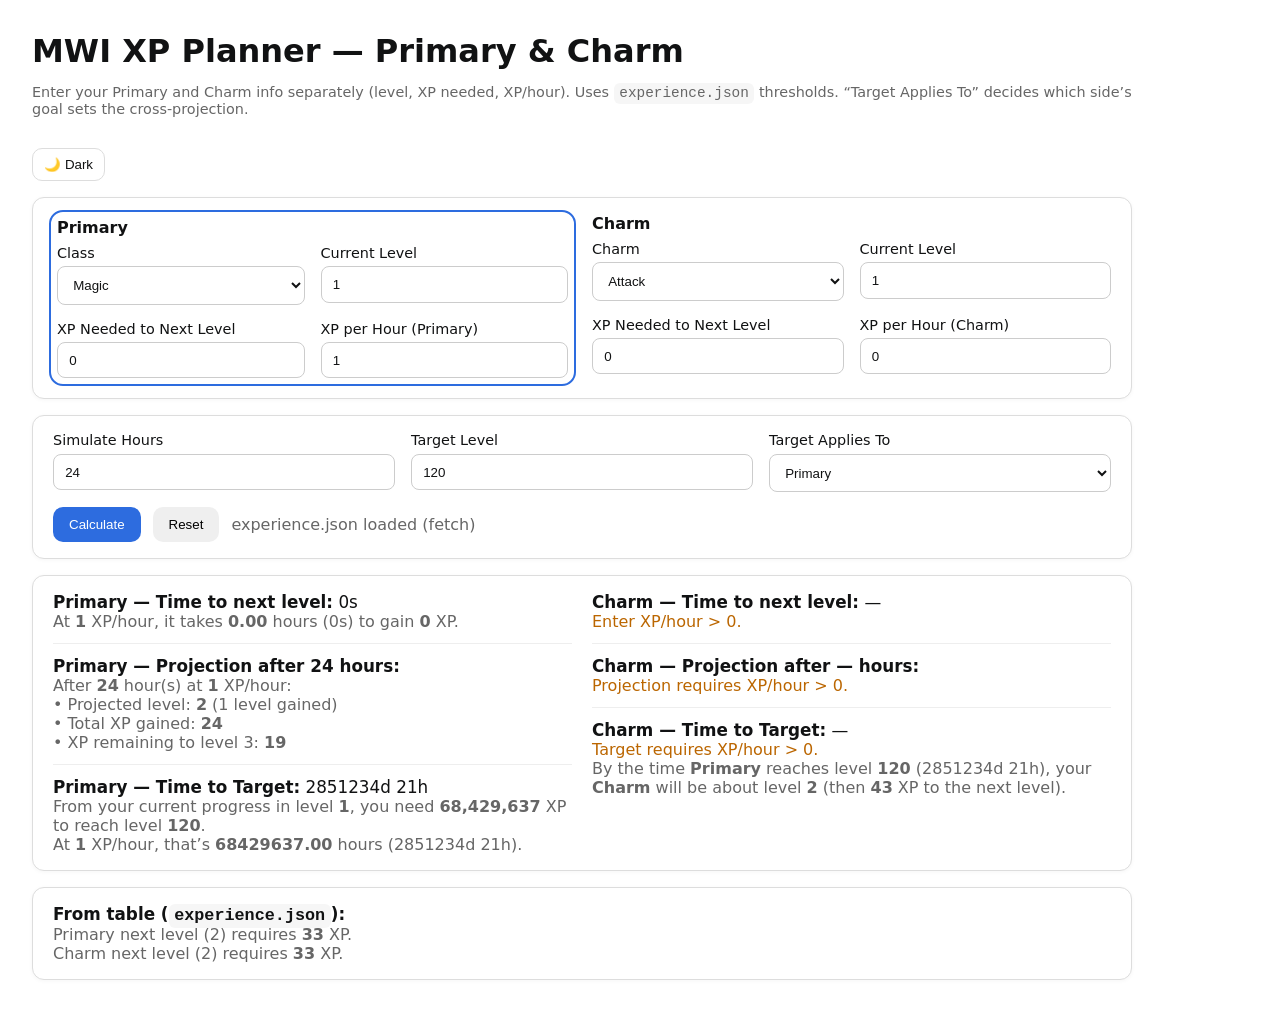
==== commit 29d3acec: "Modify index.html for MWI XP Planner Updated title and added skills card section." ====
--- a/index.html
+++ b/index.html
@@ -2,7 +2,7 @@
 <html lang="en" data-theme="light">
 <head>
   <meta charset="utf-8" />
-  <title>XP Planner — Primary & Charm (Target-Aware)</title>
+  <title>MWI XP Planner — Primary & Charm (Target-Aware)</title>
   <meta name="viewport" content="width=device-width, initial-scale=1" />
   <link rel="stylesheet" href="styles.css" />
   <script defer src="app.js"></script>
@@ -10,13 +10,39 @@
 <body>
   <div class="row header">
     <div>
-      <h1>XP Planner — Primary & Charm</h1>
+      <h1>MWI XP Planner — Primary & Charm</h1>
       <p class="muted small">
         Enter your Primary and Charm info separately (level, XP needed, XP/hour). Uses <code>experience.json</code> thresholds.
         “Target Applies To” decides which side’s goal sets the cross-projection.
       </p>
     </div>
     <button id="themeBtn" class="theme-toggle" title="Toggle theme">🌙 Dark</button>
+  </div>
+
+  <!-- Imported skills (from Tampermonkey or bookmarklet via #cs=...) -->
+  <div class="card" id="skillsCard" style="display:none;">
+    <div class="row" style="justify-content:space-between;align-items:center;">
+      <div>
+        <div class="out"><strong>Player Skills (imported)</strong></div>
+        <div class="small muted" id="skillsMeta"></div>
+      </div>
+      <div class="row small muted">
+        <span id="skillsStatus"></span>
+      </div>
+    </div>
+    <div class="table-wrap">
+      <table class="grid-table" id="skillsTable" aria-label="Imported combat skills">
+        <thead>
+          <tr>
+            <th>Skill</th>
+            <th style="text-align:right;">Level</th>
+            <th style="text-align:right;">Total XP</th>
+            <th style="text-align:right;">XP to Next</th>
+          </tr>
+        </thead>
+        <tbody></tbody>
+      </table>
+    </div>
   </div>
 
   <!-- CORS-safe local file fallback -->
--- a/styles.css
+++ b/styles.css
@@ -59,7 +59,7 @@
   --good: #4fd1a5;
 }
 
-/* ---------- BASE STYLES (use variables) ---------- */
+/* ---------- BASE STYLES ---------- */
 :root { font-family: system-ui, Segoe UI, Roboto, Helvetica, Arial, sans-serif; }
 * { box-sizing: border-box; }
 html, body { background: var(--bg); color: var(--text); }
@@ -105,6 +105,14 @@
 .panel-focus { outline:2px solid var(--primary); outline-offset:2px; border-radius:10px; padding:.25rem; }
 hr { border:0; border-top:1px solid var(--border-strong); margin:.75rem 0; }
 
+/* Table styles */
+.table-wrap { overflow:auto; margin-top:.5rem; }
+.grid-table { width:100%; border-collapse: collapse; font-size:.95rem; }
+.grid-table th, .grid-table td { padding:.5rem .6rem; border-top:1px solid var(--border-strong); }
+.grid-table thead th { text-align:left; border-top:0; color:var(--muted); font-weight:600; }
+.grid-table tbody tr:hover { background: rgba(0,0,0,.03); }
+[data-theme="dark"] .grid-table tbody tr:hover { background: rgba(255,255,255,.03); }
+
 /* Theme toggle button */
 .theme-toggle {
   background: transparent;
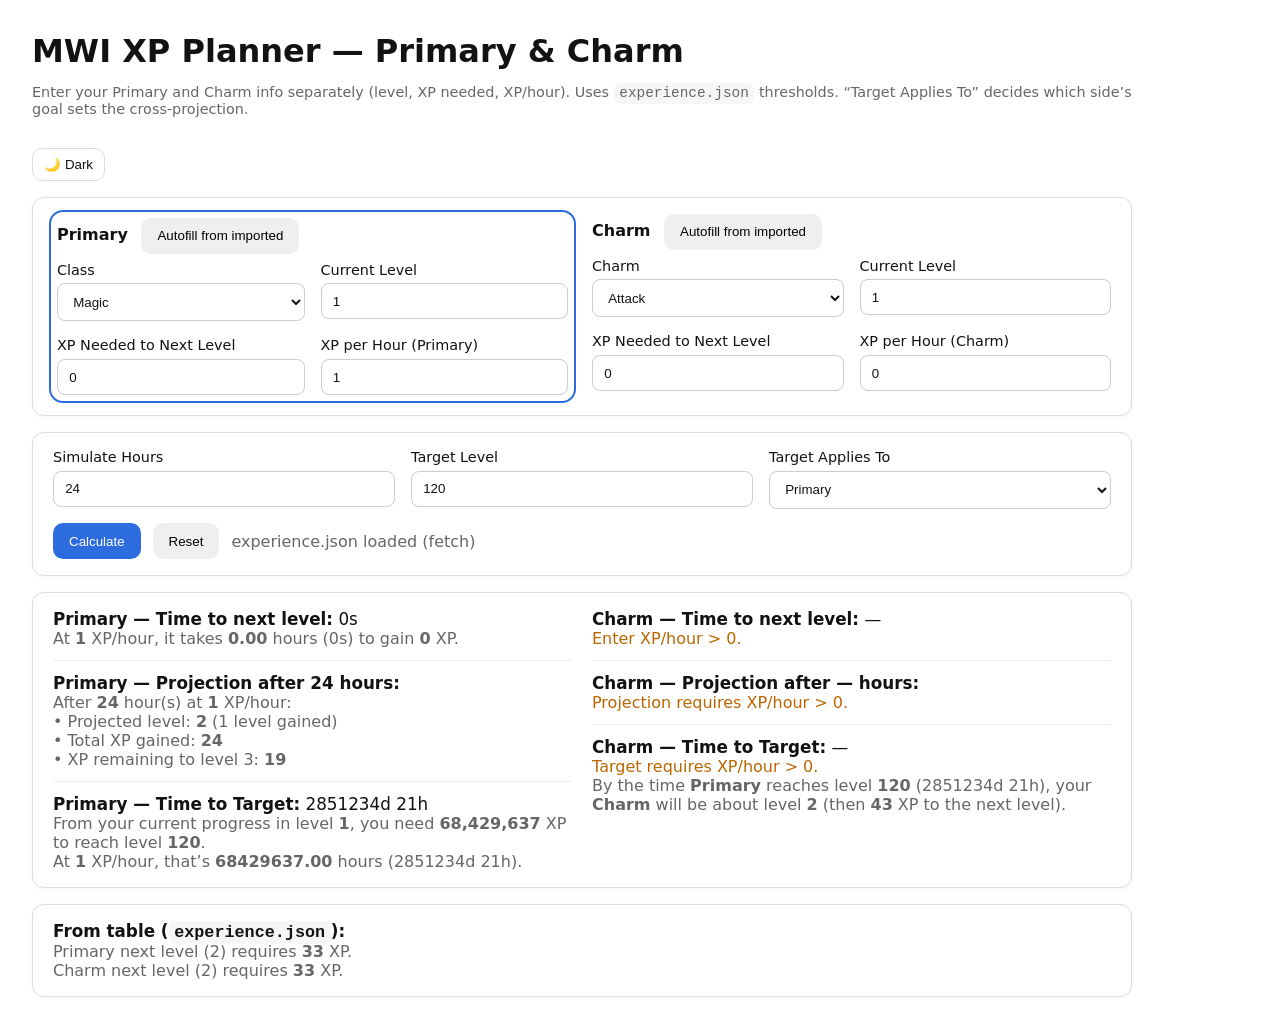
==== commit 6b5194b5: "Updates" ====
--- a/index.html
+++ b/index.html
@@ -54,8 +54,10 @@
 
   <!-- Primary / Charm inputs -->
   <div class="card two-col">
-    <div id="primaryPanel">
-      <div class="section-title">Primary</div>
+    <div id="primaryPanel">
+      <div class="section-title">Primary
+        <button id="primaryImportBtn" style="margin-left:.5rem;" title="Fill from imported skills">Autofill from imported</button>
+      </div>
       <div class="grid">
         <div>
           <label for="primaryType">Class</label>
@@ -80,8 +82,10 @@
       </div>
     </div>
 
-    <div id="charmPanel">
-      <div class="section-title">Charm</div>
+    <div id="charmPanel">
+      <div class="section-title">Charm
+        <button id="charmImportBtn" style="margin-left:.5rem;" title="Fill from imported skills">Autofill from imported</button>
+      </div>
       <div class="grid">
         <div>
           <label for="charmType">Charm</label>
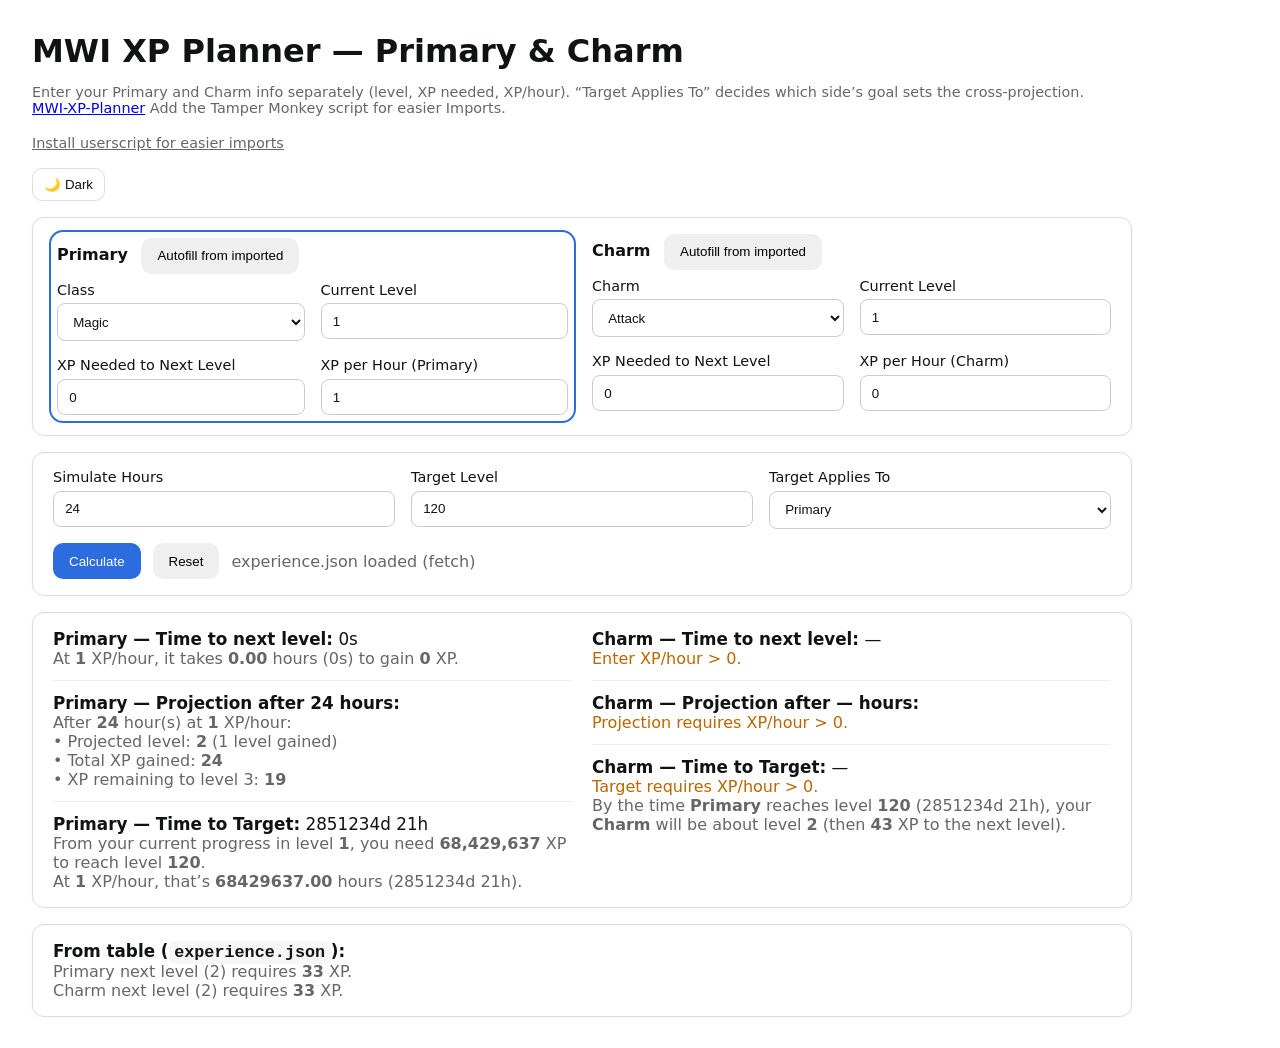
==== commit 3df58aaf: "Updates to user script" ====
--- a/index.html
+++ b/index.html
@@ -12,9 +12,11 @@
     <div>
       <h1>MWI XP Planner — Primary & Charm</h1>
       <p class="muted small">
-        Enter your Primary and Charm info separately (level, XP needed, XP/hour). Uses <code>experience.json</code> thresholds.
-        “Target Applies To” decides which side’s goal sets the cross-projection.
-      </p>
+        Enter your Primary and Charm info separately (level, XP needed, XP/hour).
+        “Target Applies To” decides which side’s goal sets the cross-projection.<br>
+        <a href="https://greasyfork.org/en/scripts/555252-mwi-xp-planner">MWI-XP-Planner</a> Add the Tamper Monkey script for easier Imports.
+      </p>
+      <a href="https://greasyfork.org/en/scripts/555252-mwi-xp-planner" target="_blank" rel="noopener noreferrer" class="small muted" style="display:inline-block;margin-top:4px;">Install userscript for easier imports</a>
     </div>
     <button id="themeBtn" class="theme-toggle" title="Toggle theme">🌙 Dark</button>
   </div>
@@ -54,10 +56,10 @@
 
   <!-- Primary / Charm inputs -->
   <div class="card two-col">
-    <div id="primaryPanel">
-      <div class="section-title">Primary
-        <button id="primaryImportBtn" style="margin-left:.5rem;" title="Fill from imported skills">Autofill from imported</button>
-      </div>
+    <div id="primaryPanel">
+      <div class="section-title">Primary
+        <button id="primaryImportBtn" style="margin-left:.5rem;" title="Fill from imported skills">Autofill from imported</button>
+      </div>
       <div class="grid">
         <div>
           <label for="primaryType">Class</label>
@@ -82,10 +84,10 @@
       </div>
     </div>
 
-    <div id="charmPanel">
-      <div class="section-title">Charm
-        <button id="charmImportBtn" style="margin-left:.5rem;" title="Fill from imported skills">Autofill from imported</button>
-      </div>
+    <div id="charmPanel">
+      <div class="section-title">Charm
+        <button id="charmImportBtn" style="margin-left:.5rem;" title="Fill from imported skills">Autofill from imported</button>
+      </div>
       <div class="grid">
         <div>
           <label for="charmType">Charm</label>
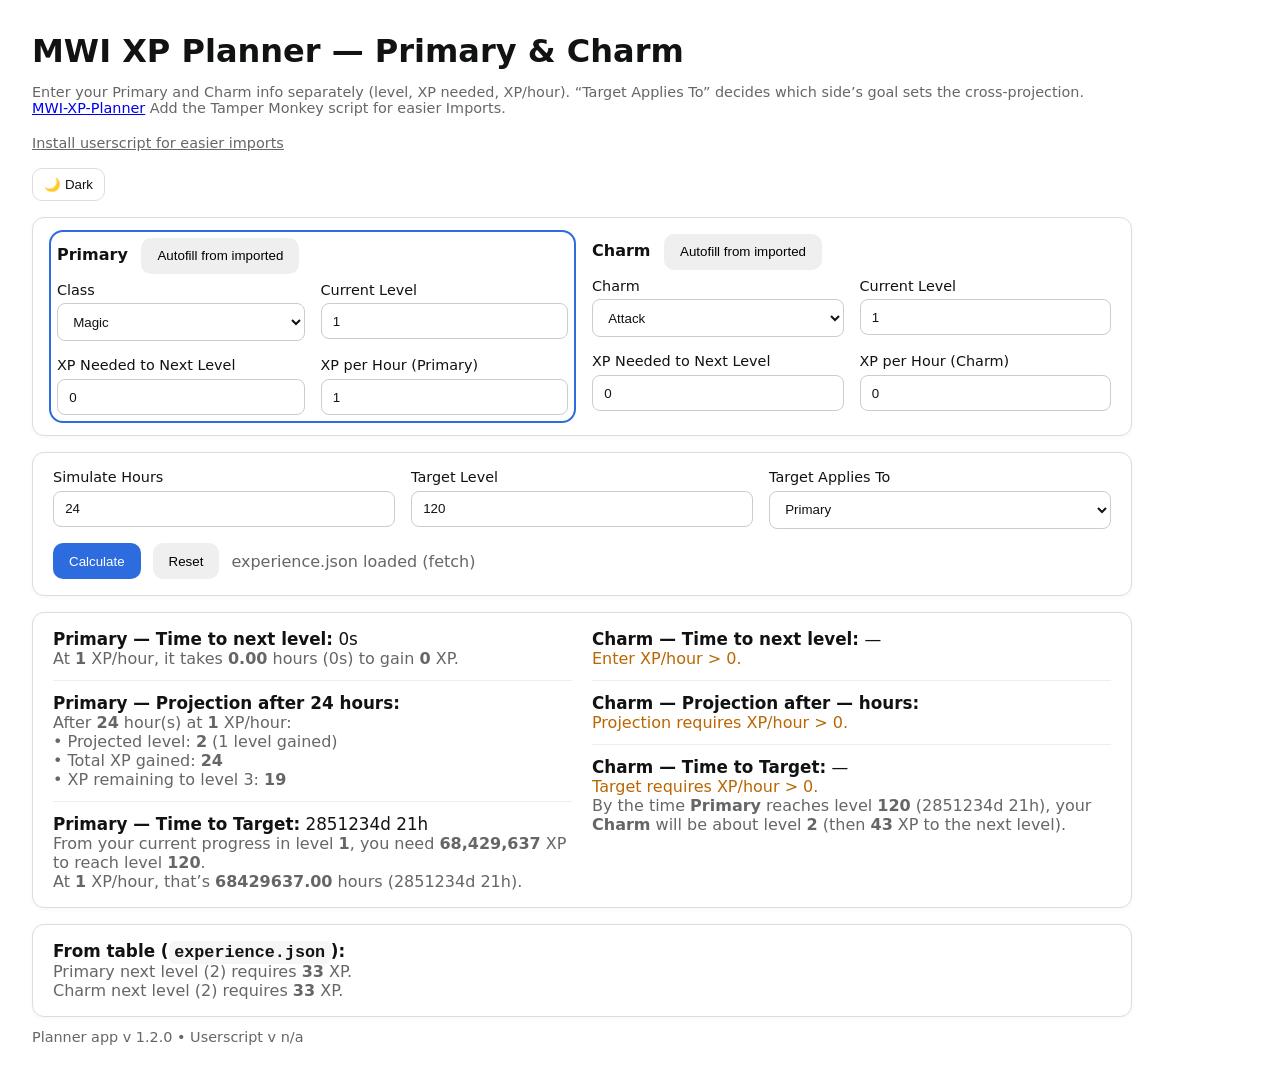
==== commit 1605516c: "changed export and imports" ====
--- a/index.html
+++ b/index.html
@@ -63,11 +63,12 @@
       <div class="grid">
         <div>
           <label for="primaryType">Class</label>
-          <select id="primaryType">
-            <option>Magic</option>
-            <option>Melee</option>
-            <option>Range</option>
-          </select>
+          <select id="primaryType">
+            <option>Magic</option>
+            <option>Melee</option>
+            <option>Range</option>
+            <option>Attack</option>
+          </select>
         </div>
         <div>
           <label for="primaryLevel">Current Level</label>
@@ -170,5 +171,11 @@
     <div class="out"><strong>From table (<code>experience.json</code>):</strong></div>
     <div class="muted" id="tableInfo">Waiting for file load…</div>
   </div>
-</body>
-</html>
+  <div class="row header" style="justify-content:space-between;align-items:center; margin-top: 12px;">
+    <div class="small muted" id="footerVersions">
+      Planner app v <span id="appVer">?</span> • Userscript v <span id="usVer">n/a</span>
+    </div>
+  </div>
+
+</body>
+</html>
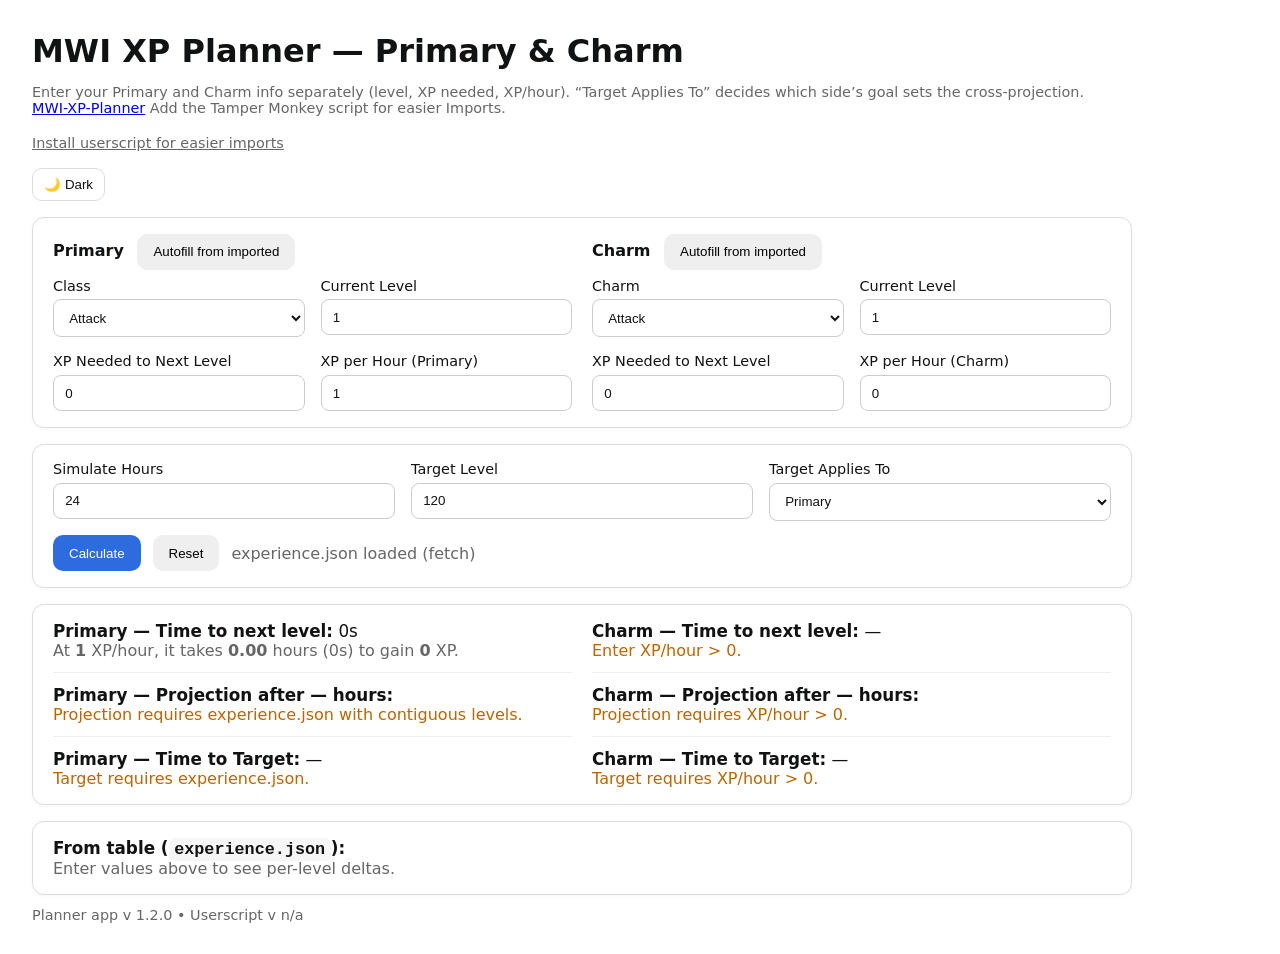
==== commit 750207c5: "changed version number" ====
--- a/index.html
+++ b/index.html
@@ -15,8 +15,8 @@
         Enter your Primary and Charm info separately (level, XP needed, XP/hour).
         “Target Applies To” decides which side’s goal sets the cross-projection.<br>
         <a href="https://greasyfork.org/en/scripts/555252-mwi-xp-planner">MWI-XP-Planner</a> Add the Tamper Monkey script for easier Imports.
-      </p>
-      <a href="https://greasyfork.org/en/scripts/555252-mwi-xp-planner" target="_blank" rel="noopener noreferrer" class="small muted" style="display:inline-block;margin-top:4px;">Install userscript for easier imports</a>
+      </p>
+      <a href="https://greasyfork.org/en/scripts/555252-mwi-xp-planner" target="_blank" rel="noopener noreferrer" class="small muted" style="display:inline-block;margin-top:4px;">Install userscript for easier imports</a>
     </div>
     <button id="themeBtn" class="theme-toggle" title="Toggle theme">🌙 Dark</button>
   </div>
@@ -63,12 +63,13 @@
       <div class="grid">
         <div>
           <label for="primaryType">Class</label>
-          <select id="primaryType">
-            <option>Magic</option>
-            <option>Melee</option>
-            <option>Range</option>
-            <option>Attack</option>
-          </select>
+          <select id="primaryType">
+            <option>Attack</option>
+            <option>Defense</option>
+            <option>Magic</option>
+            <option>Melee</option>
+            <option>Range</option>
+          </select>
         </div>
         <div>
           <label for="primaryLevel">Current Level</label>
@@ -171,11 +172,11 @@
     <div class="out"><strong>From table (<code>experience.json</code>):</strong></div>
     <div class="muted" id="tableInfo">Waiting for file load…</div>
   </div>
-  <div class="row header" style="justify-content:space-between;align-items:center; margin-top: 12px;">
-    <div class="small muted" id="footerVersions">
-      Planner app v <span id="appVer">?</span> • Userscript v <span id="usVer">n/a</span>
-    </div>
-  </div>
-
-</body>
-</html>
+  <div class="row header" style="justify-content:space-between;align-items:center; margin-top: 12px;">
+    <div class="small muted" id="footerVersions">
+      Planner app v <span id="appVer">?</span> • Userscript v <span id="usVer">n/a</span>
+    </div>
+  </div>
+
+</body>
+</html>
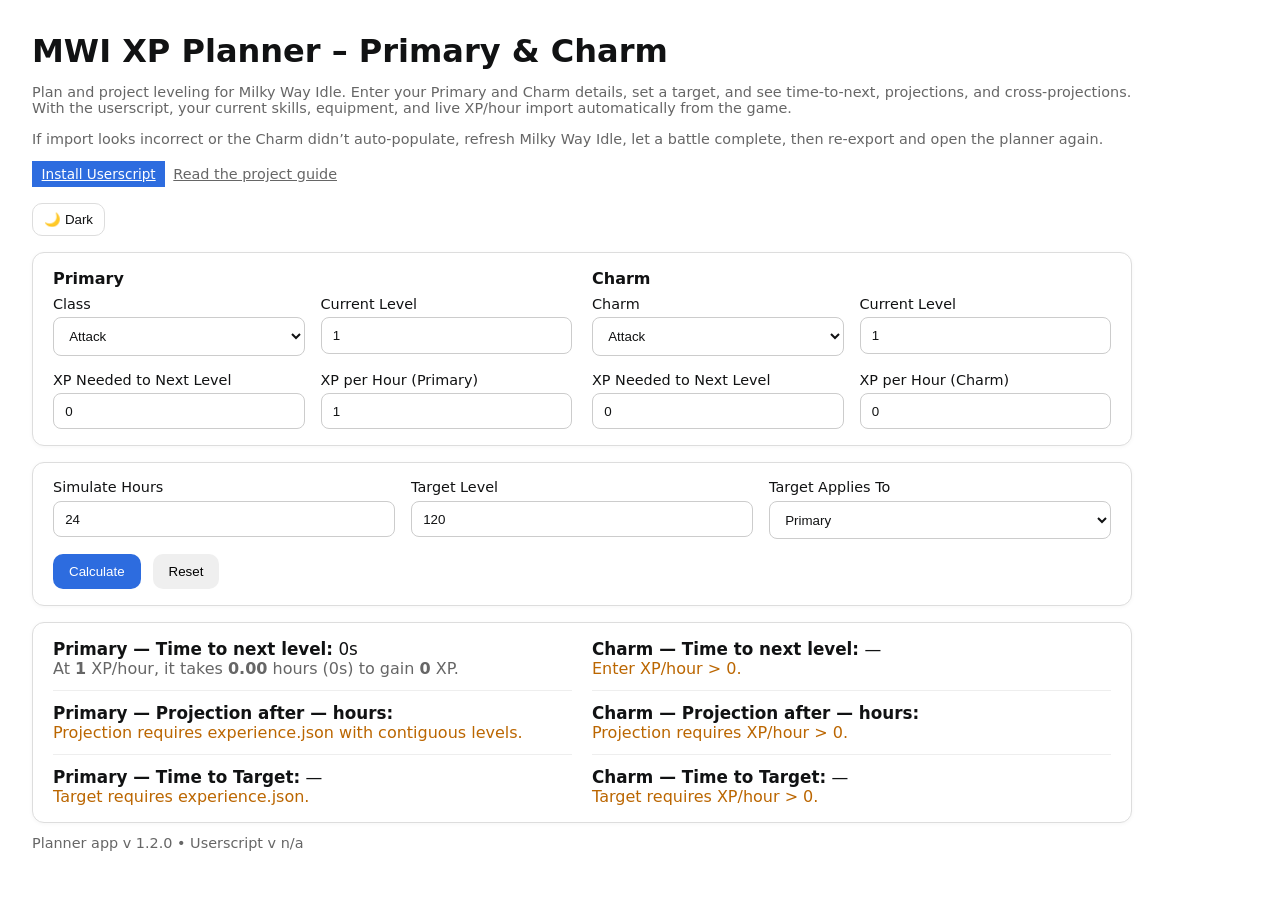
==== commit 5df685fc: "large changes to WS, page clean up, Tampermonkey Script" ====
--- a/index.html
+++ b/index.html
@@ -9,15 +9,19 @@
 </head>
 <body>
   <div class="row header">
-    <div>
-      <h1>MWI XP Planner — Primary & Charm</h1>
-      <p class="muted small">
-        Enter your Primary and Charm info separately (level, XP needed, XP/hour).
-        “Target Applies To” decides which side’s goal sets the cross-projection.<br>
-        <a href="https://greasyfork.org/en/scripts/555252-mwi-xp-planner">MWI-XP-Planner</a> Add the Tamper Monkey script for easier Imports.
-      </p>
-      <a href="https://greasyfork.org/en/scripts/555252-mwi-xp-planner" target="_blank" rel="noopener noreferrer" class="small muted" style="display:inline-block;margin-top:4px;">Install userscript for easier imports</a>
-    </div>
+    <div>
+      <h1>MWI XP Planner – Primary & Charm</h1>
+      <p class="muted small">
+        Plan and project leveling for Milky Way Idle. Enter your Primary and Charm details, set a target, and see time‑to‑next, projections, and cross‑projections. With the userscript, your current skills, equipment, and live XP/hour import automatically from the game.
+      </p>
+      <p class="muted small" style="margin-top:.25rem;">
+        If import looks incorrect or the Charm didn’t auto‑populate, refresh Milky Way Idle, let a battle complete, then re‑export and open the planner again.
+      </p>
+      <div class="row" style="gap:.5rem; flex-wrap:wrap; margin-top:4px;">
+        <a id="installUserscriptBtn" href="https://greasyfork.org/en/scripts/555252-mwi-xp-planner" target="_blank" rel="noopener noreferrer" class="primary-btn" style="padding:.3rem .6rem; font-size:.85rem;">Install Userscript</a>
+        <a href="https://github.com/IgnantGaming/MWI_XP_Planner#MWI_XP_Planner" target="_blank" rel="noopener noreferrer" class="small muted" style="display:inline-block; align-self:center;">Read the project guide</a>
+      </div>
+    </div>
     <button id="themeBtn" class="theme-toggle" title="Toggle theme">🌙 Dark</button>
   </div>
 
@@ -56,10 +60,8 @@
 
   <!-- Primary / Charm inputs -->
   <div class="card two-col">
-    <div id="primaryPanel">
-      <div class="section-title">Primary
-        <button id="primaryImportBtn" style="margin-left:.5rem;" title="Fill from imported skills">Autofill from imported</button>
-      </div>
+    <div id="primaryPanel">
+      <div class="section-title">Primary</div>
       <div class="grid">
         <div>
           <label for="primaryType">Class</label>
@@ -86,10 +88,8 @@
       </div>
     </div>
 
-    <div id="charmPanel">
-      <div class="section-title">Charm
-        <button id="charmImportBtn" style="margin-left:.5rem;" title="Fill from imported skills">Autofill from imported</button>
-      </div>
+    <div id="charmPanel">
+      <div class="section-title">Charm</div>
       <div class="grid">
         <div>
           <label for="charmType">Charm</label>
@@ -135,11 +135,10 @@
         </select>
       </div>
     </div>
-    <div class="row" style="margin-top:.9rem;">
-      <button class="primary-btn" id="calcBtn">Calculate</button>
-      <button id="resetBtn">Reset</button>
-      <span id="status" class="muted"></span>
-    </div>
+    <div class="row" style="margin-top:.9rem;">
+      <button class="primary-btn" id="calcBtn">Calculate</button>
+      <button id="resetBtn">Reset</button>
+    </div>
   </div>
 
   <!-- Outputs -->
@@ -168,10 +167,7 @@
     </div>
   </div>
 
-  <div class="card">
-    <div class="out"><strong>From table (<code>experience.json</code>):</strong></div>
-    <div class="muted" id="tableInfo">Waiting for file load…</div>
-  </div>
+  
   <div class="row header" style="justify-content:space-between;align-items:center; margin-top: 12px;">
     <div class="small muted" id="footerVersions">
       Planner app v <span id="appVer">?</span> • Userscript v <span id="usVer">n/a</span>
